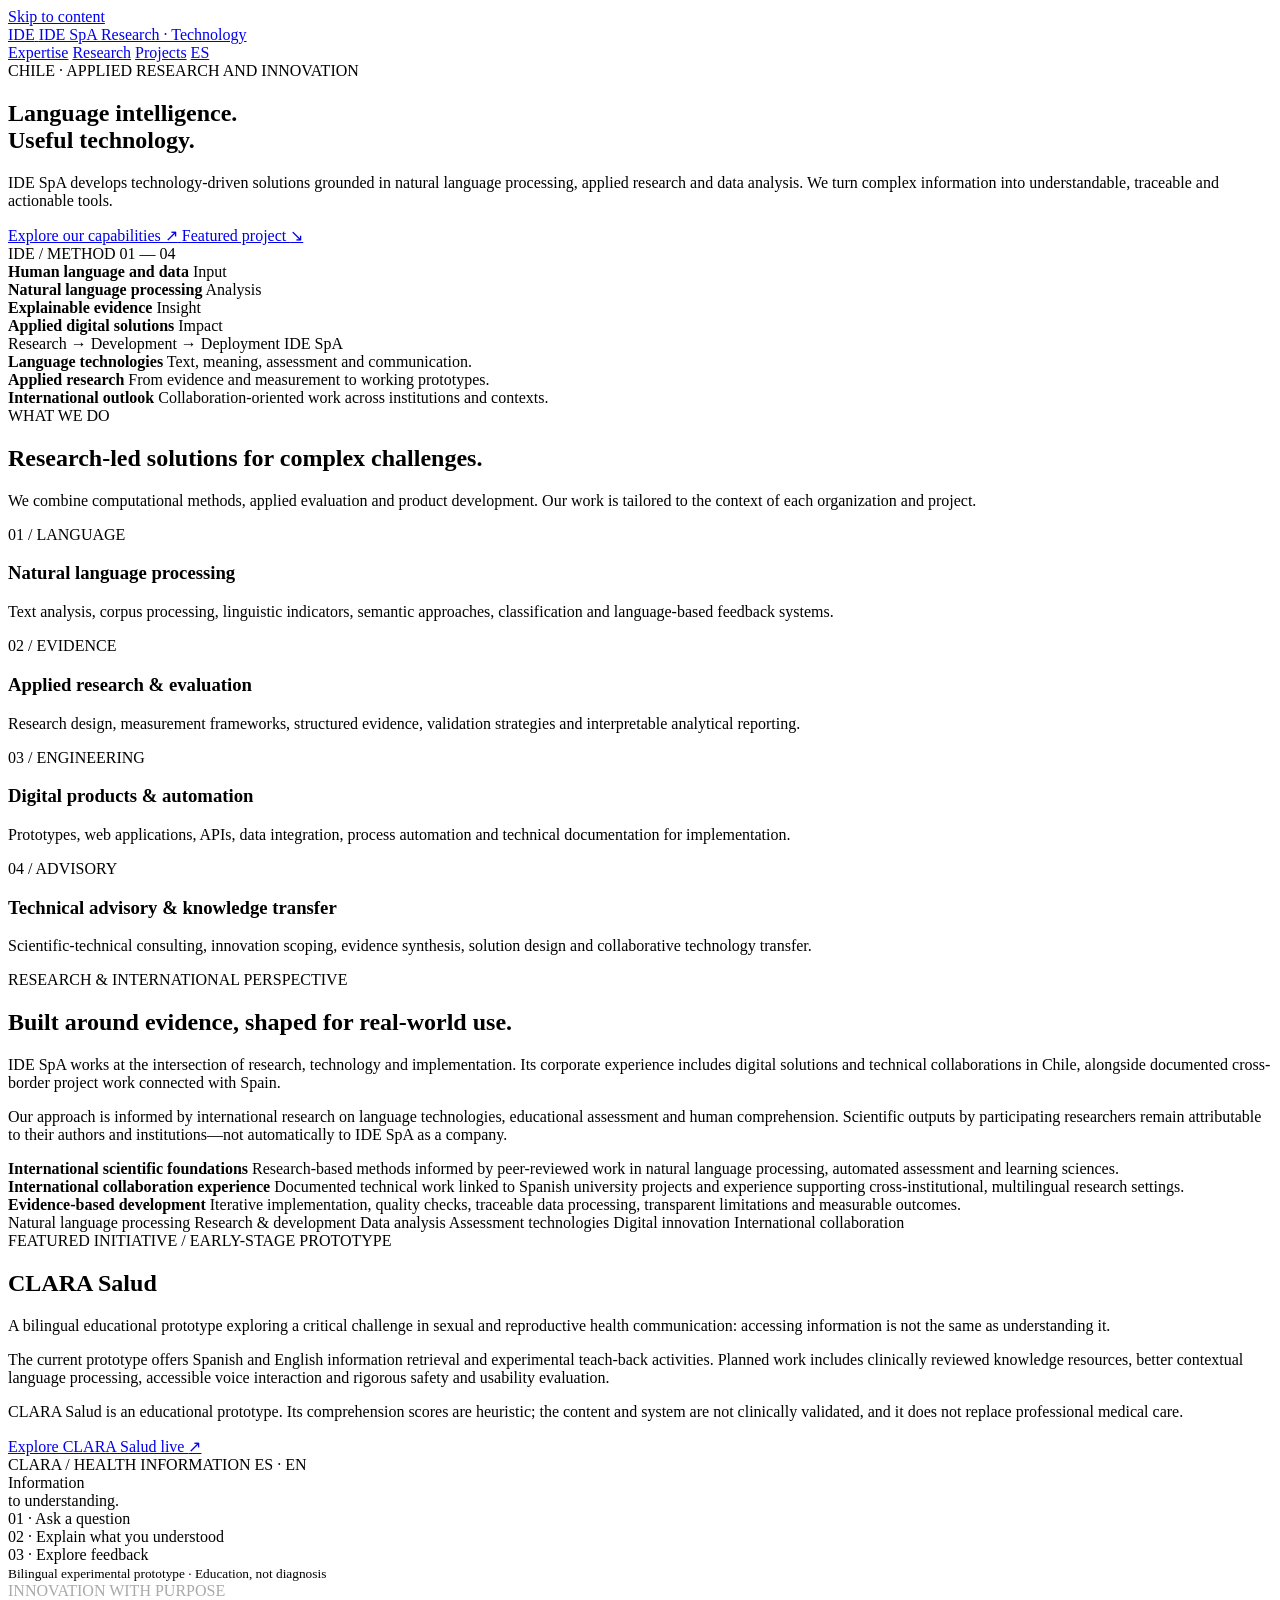
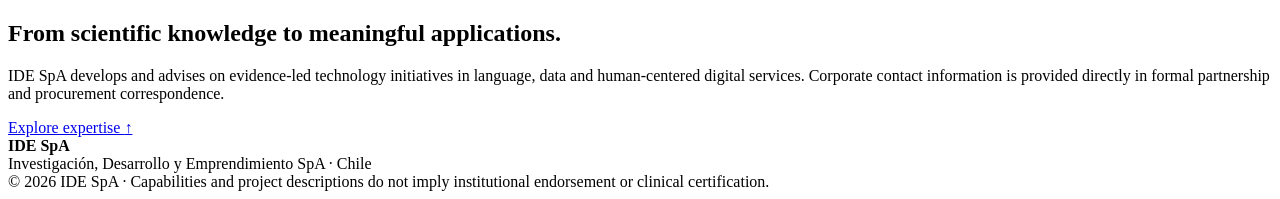
==== public/index.html @ 3c8072bb "Add initial HTML structure for index page" ====
<!doctype html>
<html lang="en">
<head>
  <meta charset="utf-8">
  <meta name="viewport" content="width=device-width, initial-scale=1">
  <meta name="theme-color" content="#111111">
  <meta name="description" content="IDE SpA is a Chilean technology company focused on natural language processing, applied research, digital solutions, evidence-led consulting, and international collaboration.">
  <title>IDE SpA — Natural Language Technology & Applied Research</title>
  <link rel="canonical" href="./">
  <link rel="alternate" hreflang="es" href="es.html">
  <link rel="stylesheet" href="styles.css">
</head>
<body>

<a class="skip-link" href="#main">Skip to content</a>

<header class="site-header">
  <div class="wrap nav-inner">
    <a class="brand" href="./" aria-label="IDE SpA home">
      <span class="brand-mark" aria-hidden="true">IDE</span>
      <span>
        <span class="brand-name">IDE SpA</span>
        <span class="brand-mini">Research · Technology</span>
      </span>
    </a>

    <nav class="nav-links" aria-label="Main navigation">
      <a href="#expertise">Expertise</a>
      <a href="#research">Research</a>
      <a href="#projects">Projects</a>
      <a class="language-link" href="es.html" lang="es">ES</a>
    </nav>
  </div>
</header>

<main id="main">

  <section class="hero">
    <div class="wrap hero-grid">
      <div>
        <div class="eyebrow">CHILE · APPLIED RESEARCH AND INNOVATION</div>

        <h1>Language intelligence.<br>Useful technology.</h1>

        <p>
          IDE SpA develops technology-driven solutions grounded
          in natural language processing, applied research and
          data analysis. We turn complex information into
          understandable, traceable and actionable tools.
        </p>

        <div class="hero-actions">
          <a class="btn btn-dark" href="#expertise">
            Explore our capabilities <span aria-hidden="true">↗</span>
          </a>
          <a class="btn btn-light" href="#projects">
            Featured project <span aria-hidden="true">↘</span>
          </a>
        </div>
      </div>

      <div class="hero-visual" aria-label="Technology development process">
        <div class="visual-header">
          <span>IDE / METHOD</span>
          <span>01 — 04</span>
        </div>

        <div class="system-flow">
          <div class="flow-line">
            <strong>Human language and data</strong>
            <span>Input</span>
          </div>
          <div class="flow-line">
            <strong>Natural language processing</strong>
            <span>Analysis</span>
          </div>
          <div class="flow-line">
            <strong>Explainable evidence</strong>
            <span>Insight</span>
          </div>
          <div class="flow-line">
            <strong>Applied digital solutions</strong>
            <span>Impact</span>
          </div>
        </div>

        <div class="visual-footer">
          <span>Research → Development → Deployment</span>
          <span>IDE SpA</span>
        </div>
      </div>
    </div>
  </section>

  <div class="stat-strip">
    <div class="wrap stat-grid">
      <div class="stat">
        <strong>Language technologies</strong>
        <span>Text, meaning, assessment and communication.</span>
      </div>
      <div class="stat">
        <strong>Applied research</strong>
        <span>From evidence and measurement to working prototypes.</span>
      </div>
      <div class="stat">
        <strong>International outlook</strong>
        <span>Collaboration-oriented work across institutions and contexts.</span>
      </div>
    </div>
  </div>

  <section class="section" id="expertise">
    <div class="wrap">
      <div class="section-title">
        <div>
          <div class="eyebrow">WHAT WE DO</div>
          <h2>Research-led solutions for complex challenges.</h2>
        </div>
        <p>
          We combine computational methods, applied evaluation
          and product development. Our work is tailored to the
          context of each organization and project.
        </p>
      </div>

      <div class="service-grid">
        <article class="service-card">
          <span class="service-num">01 / LANGUAGE</span>
          <div>
            <h3>Natural language processing</h3>
            <p>
              Text analysis, corpus processing, linguistic indicators,
              semantic approaches, classification and language-based
              feedback systems.
            </p>
          </div>
        </article>

        <article class="service-card">
          <span class="service-num">02 / EVIDENCE</span>
          <div>
            <h3>Applied research & evaluation</h3>
            <p>
              Research design, measurement frameworks, structured
              evidence, validation strategies and interpretable
              analytical reporting.
            </p>
          </div>
        </article>

        <article class="service-card">
          <span class="service-num">03 / ENGINEERING</span>
          <div>
            <h3>Digital products & automation</h3>
            <p>
              Prototypes, web applications, APIs, data integration,
              process automation and technical documentation
              for implementation.
            </p>
          </div>
        </article>

        <article class="service-card">
          <span class="service-num">04 / ADVISORY</span>
          <div>
            <h3>Technical advisory & knowledge transfer</h3>
            <p>
              Scientific-technical consulting, innovation scoping,
              evidence synthesis, solution design and collaborative
              technology transfer.
            </p>
          </div>
        </article>
      </div>
    </div>
  </section>

  <section class="section section-alt" id="research">
    <div class="wrap proof">
      <div>
        <div class="eyebrow">RESEARCH & INTERNATIONAL PERSPECTIVE</div>

        <h2>Built around evidence, shaped for real-world use.</h2>

        <p>
          IDE SpA works at the intersection of research,
          technology and implementation. Its corporate experience
          includes digital solutions and technical collaborations
          in Chile, alongside documented cross-border project
          work connected with Spain.
        </p>

        <p>
          Our approach is informed by international research
          on language technologies, educational assessment and
          human comprehension. Scientific outputs by participating
          researchers remain attributable to their authors and
          institutions—not automatically to IDE SpA as a company.
        </p>
      </div>

      <div class="proof-list">
        <div class="proof-item">
          <strong>International scientific foundations</strong>
          <span>
            Research-based methods informed by peer-reviewed
            work in natural language processing, automated
            assessment and learning sciences.
          </span>
        </div>

        <div class="proof-item">
          <strong>International collaboration experience</strong>
          <span>
            Documented technical work linked to Spanish university
            projects and experience supporting cross-institutional,
            multilingual research settings.
          </span>
        </div>

        <div class="proof-item">
          <strong>Evidence-based development</strong>
          <span>
            Iterative implementation, quality checks, traceable
            data processing, transparent limitations and
            measurable outcomes.
          </span>
        </div>
      </div>
    </div>
  </section>

  <div class="tagline-strip">
    <div class="wrap">
      <span class="pill">Natural language processing</span>
      <span class="pill">Research & development</span>
      <span class="pill">Data analysis</span>
      <span class="pill">Assessment technologies</span>
      <span class="pill">Digital innovation</span>
      <span class="pill">International collaboration</span>
    </div>
  </div>

  <section class="section" id="projects">
    <div class="wrap featured">
      <div>
        <div class="eyebrow">FEATURED INITIATIVE / EARLY-STAGE PROTOTYPE</div>

        <h2>CLARA Salud</h2>

        <p>
          A bilingual educational prototype exploring a critical
          challenge in sexual and reproductive health communication:
          accessing information is not the same as understanding it.
        </p>

        <p>
          The current prototype offers Spanish and English
          information retrieval and experimental teach-back
          activities. Planned work includes clinically reviewed
          knowledge resources, better contextual language
          processing, accessible voice interaction and rigorous
          safety and usability evaluation.
        </p>

        <p class="disclaimer">
          CLARA Salud is an educational prototype.
          Its comprehension scores are heuristic; the content
          and system are not clinically validated, and it does
          not replace professional medical care.
        </p>

        <div class="hero-actions">
          <a href="https://clara-salud.onrender.com"
             class="btn btn-dark"
             target="_blank"
             rel="noopener noreferrer">
            Explore CLARA Salud live <span aria-hidden="true">↗</span>
          </a>
        </div>
      </div>

      <div class="project-panel">
        <div class="project-header">
          <span>CLARA / HEALTH INFORMATION</span>
          <span>ES · EN</span>
        </div>

        <div>
          <div class="project-name">
            Information<br>to understanding.
          </div>
          <div class="project-rule"></div>

          <div class="project-steps">
            <div class="project-step">01 · Ask a question</div>
            <div class="project-step">02 · Explain what you understood</div>
            <div class="project-step">03 · Explore feedback</div>
          </div>

          <small>
            Bilingual experimental prototype · Education, not diagnosis
          </small>
        </div>
      </div>
    </div>
  </section>

  <section class="cta-section">
    <div class="wrap cta-grid">
      <div>
        <div class="eyebrow" style="color:#a9a9a9">
          INNOVATION WITH PURPOSE
        </div>

        <h2>From scientific knowledge to meaningful applications.</h2>

        <p>
          IDE SpA develops and advises on evidence-led technology
          initiatives in language, data and human-centered digital
          services. Corporate contact information is provided
          directly in formal partnership and procurement correspondence.
        </p>
      </div>

      <a href="#expertise" class="btn btn-white">
        Explore expertise <span aria-hidden="true">↑</span>
      </a>
    </div>
  </section>

</main>

<footer class="site-footer">
  <div class="wrap footer-inner">
    <div>
      <strong>IDE SpA</strong>
      <div>Investigación, Desarrollo y Emprendimiento SpA · Chile</div>
    </div>
    <div class="footer-right">
      © 2026 IDE SpA · Capabilities and project descriptions
      do not imply institutional endorsement or clinical certification.
    </div>
  </div>
</footer>

</body>
</html>
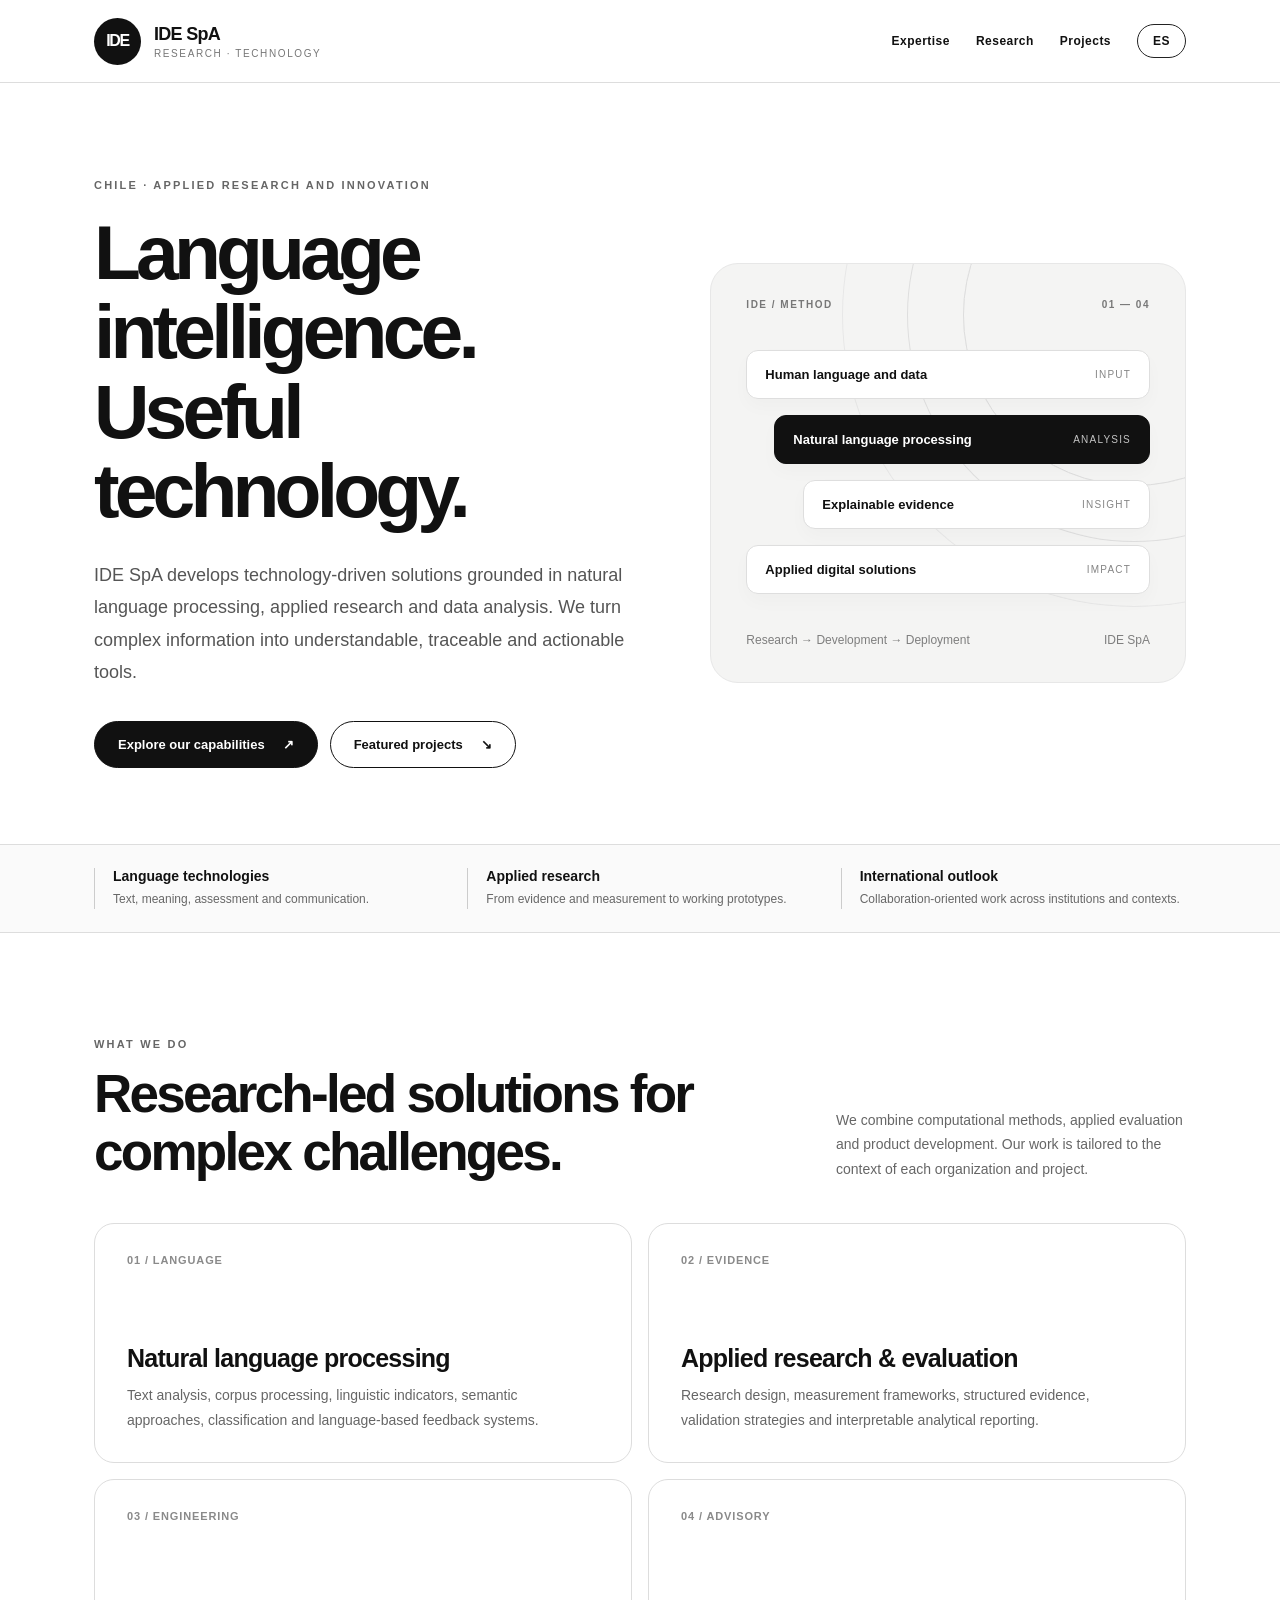
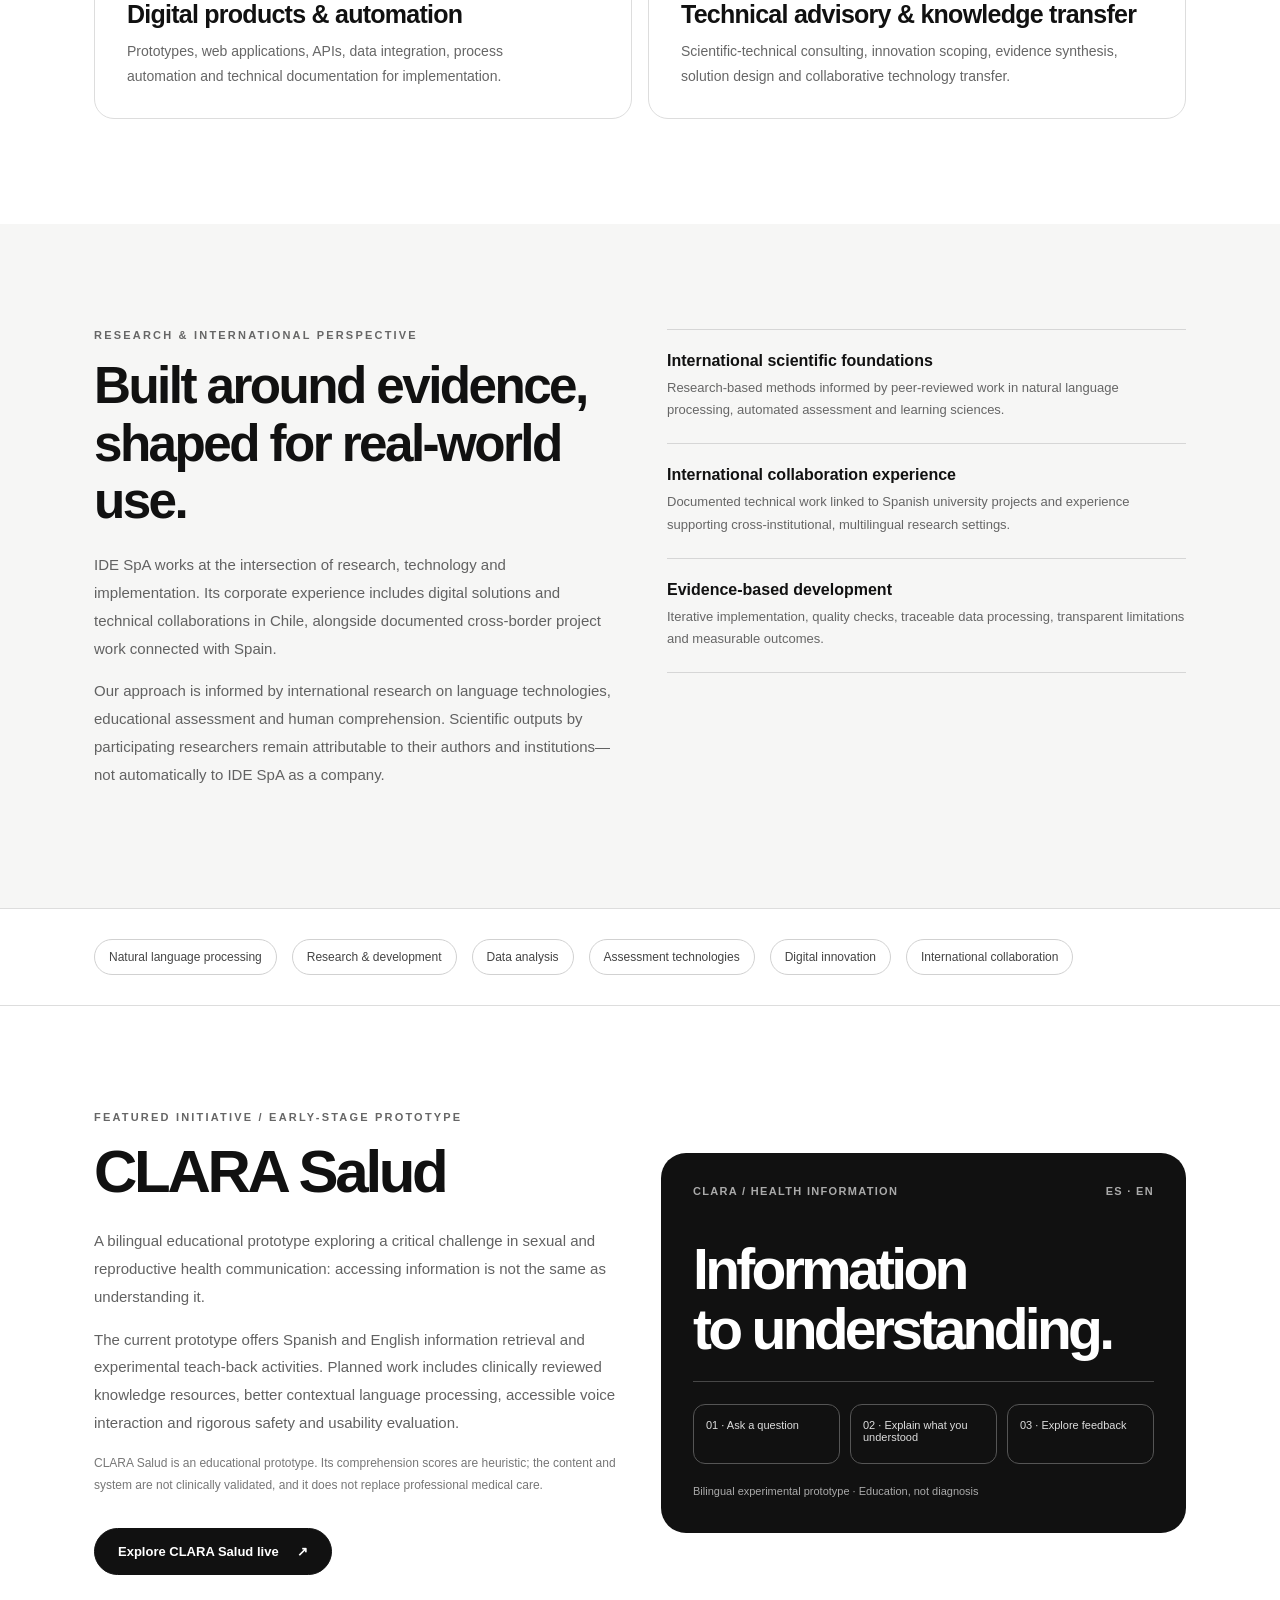
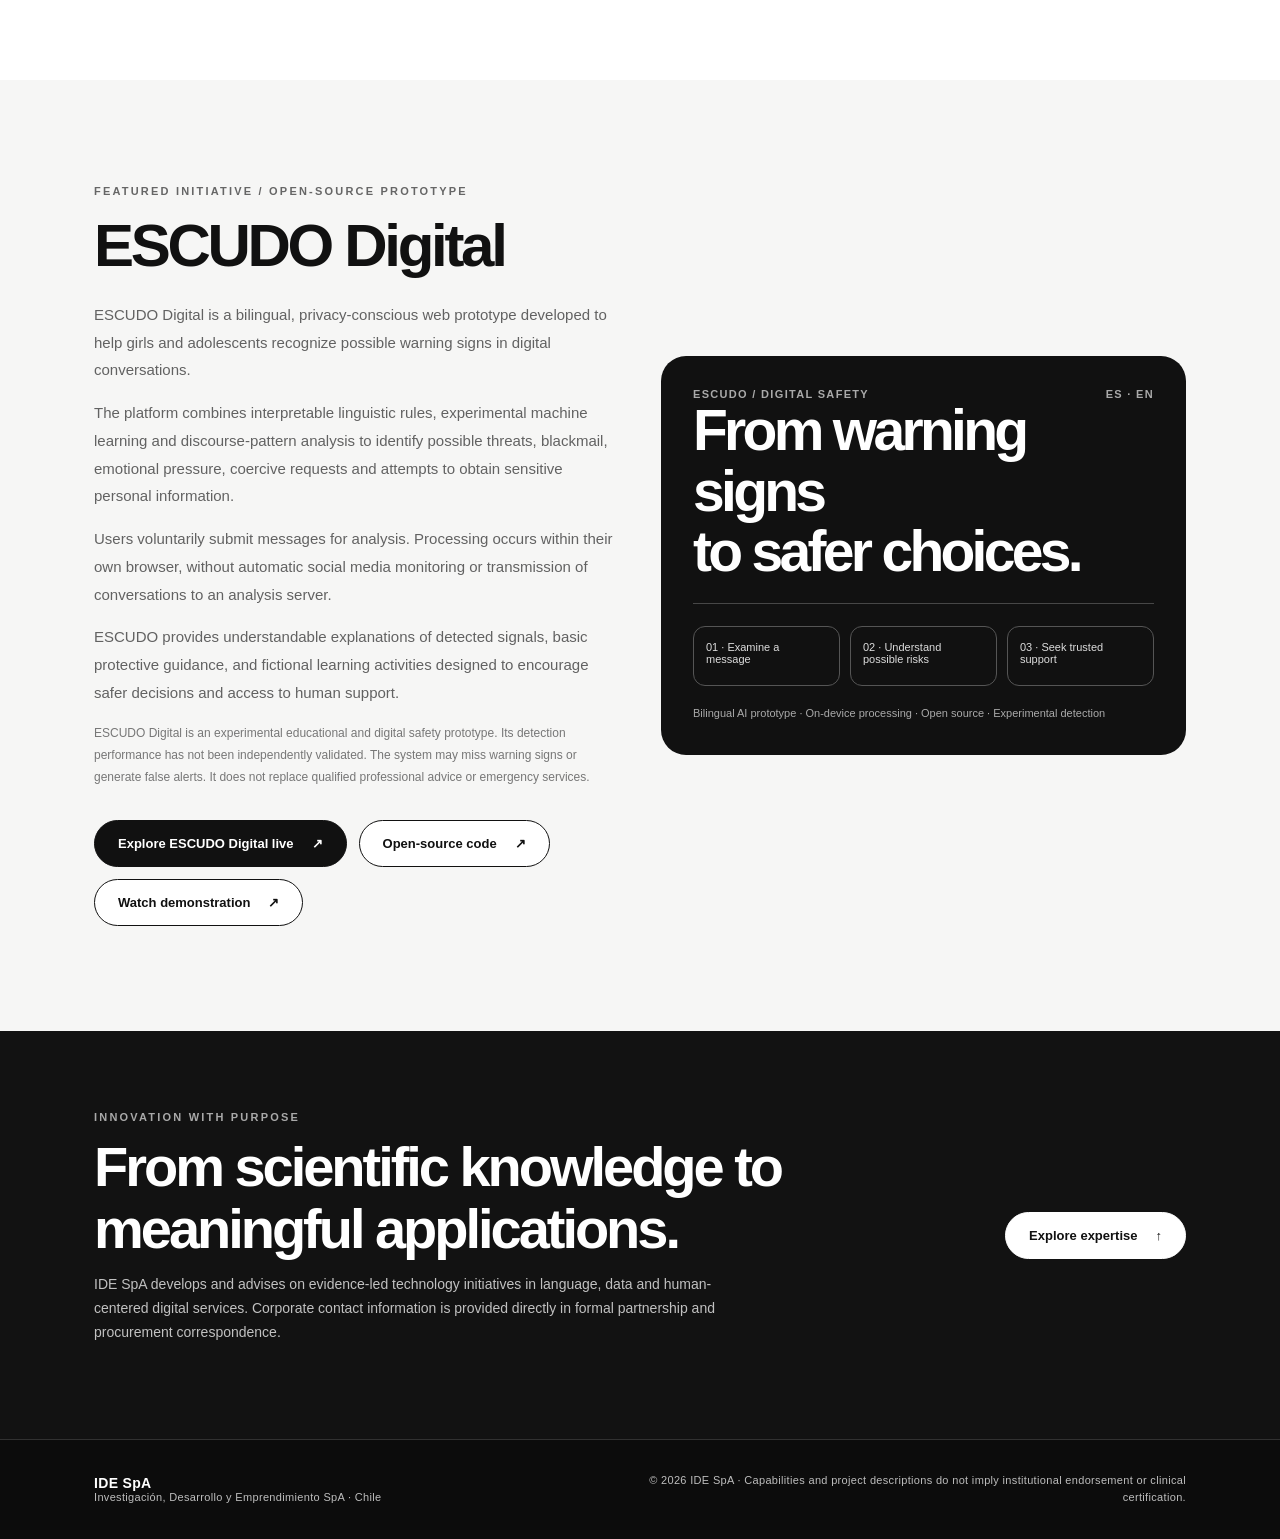
==== commit 80dd500c: "Update index.html" ====
--- a/public/index.html
+++ b/public/index.html
@@ -5,7 +5,7 @@
   <meta charset="utf-8">
   <meta name="viewport" content="width=device-width, initial-scale=1">
   <meta name="theme-color" content="#111111">
-  <meta name="description" content="IDE SpA is a Chilean technology company focused on natural language processing, applied research, digital solutions, evidence-led consulting, and international collaboration.">
+  <meta name="description" content="IDE SpA is a Chilean technology company developing natural language technologies, applied research and open-source prototypes including CLARA Salud and ESCUDO Digital.">
   <title>IDE SpA — Natural Language Technology & Applied Research</title>
   <link rel="canonical" href="./">
   <link rel="alternate" hreflang="es" href="es.html">
@@ -36,10 +36,13 @@
 
 <main id="main">
 
+  <!-- HERO -->
   <section class="hero">
     <div class="wrap hero-grid">
       <div>
-        <div class="eyebrow">CHILE · APPLIED RESEARCH AND INNOVATION</div>
+        <div class="eyebrow">
+          CHILE · APPLIED RESEARCH AND INNOVATION
+        </div>
 
         <h1>Language intelligence.<br>Useful technology.</h1>
 
@@ -52,15 +55,18 @@
 
         <div class="hero-actions">
           <a class="btn btn-dark" href="#expertise">
-            Explore our capabilities <span aria-hidden="true">↗</span>
+            Explore our capabilities
+            <span aria-hidden="true">↗</span>
           </a>
           <a class="btn btn-light" href="#projects">
-            Featured project <span aria-hidden="true">↘</span>
+            Featured projects
+            <span aria-hidden="true">↘</span>
           </a>
         </div>
       </div>
 
-      <div class="hero-visual" aria-label="Technology development process">
+      <div class="hero-visual"
+           aria-label="Technology development process">
         <div class="visual-header">
           <span>IDE / METHOD</span>
           <span>01 — 04</span>
@@ -93,29 +99,40 @@
     </div>
   </section>
 
+  <!-- THREE KEY AREAS -->
   <div class="stat-strip">
     <div class="wrap stat-grid">
       <div class="stat">
         <strong>Language technologies</strong>
-        <span>Text, meaning, assessment and communication.</span>
+        <span>
+          Text, meaning, assessment and communication.
+        </span>
       </div>
       <div class="stat">
         <strong>Applied research</strong>
-        <span>From evidence and measurement to working prototypes.</span>
+        <span>
+          From evidence and measurement to working prototypes.
+        </span>
       </div>
       <div class="stat">
         <strong>International outlook</strong>
-        <span>Collaboration-oriented work across institutions and contexts.</span>
+        <span>
+          Collaboration-oriented work across institutions
+          and contexts.
+        </span>
       </div>
     </div>
   </div>
 
+  <!-- EXPERTISE -->
   <section class="section" id="expertise">
     <div class="wrap">
       <div class="section-title">
         <div>
           <div class="eyebrow">WHAT WE DO</div>
-          <h2>Research-led solutions for complex challenges.</h2>
+          <h2>
+            Research-led solutions for complex challenges.
+          </h2>
         </div>
         <p>
           We combine computational methods, applied evaluation
@@ -125,14 +142,15 @@
       </div>
 
       <div class="service-grid">
+
         <article class="service-card">
           <span class="service-num">01 / LANGUAGE</span>
           <div>
             <h3>Natural language processing</h3>
             <p>
-              Text analysis, corpus processing, linguistic indicators,
-              semantic approaches, classification and language-based
-              feedback systems.
+              Text analysis, corpus processing, linguistic
+              indicators, semantic approaches, classification
+              and language-based feedback systems.
             </p>
           </div>
         </article>
@@ -140,11 +158,11 @@
         <article class="service-card">
           <span class="service-num">02 / EVIDENCE</span>
           <div>
-            <h3>Applied research & evaluation</h3>
+            <h3>Applied research &amp; evaluation</h3>
             <p>
-              Research design, measurement frameworks, structured
-              evidence, validation strategies and interpretable
-              analytical reporting.
+              Research design, measurement frameworks,
+              structured evidence, validation strategies
+              and interpretable analytical reporting.
             </p>
           </div>
         </article>
@@ -152,11 +170,11 @@
         <article class="service-card">
           <span class="service-num">03 / ENGINEERING</span>
           <div>
-            <h3>Digital products & automation</h3>
+            <h3>Digital products &amp; automation</h3>
             <p>
-              Prototypes, web applications, APIs, data integration,
-              process automation and technical documentation
-              for implementation.
+              Prototypes, web applications, APIs,
+              data integration, process automation
+              and technical documentation for implementation.
             </p>
           </div>
         </article>
@@ -164,39 +182,46 @@
         <article class="service-card">
           <span class="service-num">04 / ADVISORY</span>
           <div>
-            <h3>Technical advisory & knowledge transfer</h3>
+            <h3>Technical advisory &amp; knowledge transfer</h3>
             <p>
-              Scientific-technical consulting, innovation scoping,
-              evidence synthesis, solution design and collaborative
-              technology transfer.
+              Scientific-technical consulting, innovation
+              scoping, evidence synthesis, solution design
+              and collaborative technology transfer.
             </p>
           </div>
         </article>
+
       </div>
     </div>
   </section>
 
+  <!-- RESEARCH -->
   <section class="section section-alt" id="research">
     <div class="wrap proof">
       <div>
-        <div class="eyebrow">RESEARCH & INTERNATIONAL PERSPECTIVE</div>
-
-        <h2>Built around evidence, shaped for real-world use.</h2>
+        <div class="eyebrow">
+          RESEARCH &amp; INTERNATIONAL PERSPECTIVE
+        </div>
+
+        <h2>
+          Built around evidence, shaped for real-world use.
+        </h2>
 
         <p>
           IDE SpA works at the intersection of research,
-          technology and implementation. Its corporate experience
-          includes digital solutions and technical collaborations
-          in Chile, alongside documented cross-border project
-          work connected with Spain.
+          technology and implementation. Its corporate
+          experience includes digital solutions and technical
+          collaborations in Chile, alongside documented
+          cross-border project work connected with Spain.
         </p>
 
         <p>
           Our approach is informed by international research
-          on language technologies, educational assessment and
-          human comprehension. Scientific outputs by participating
-          researchers remain attributable to their authors and
-          institutions—not automatically to IDE SpA as a company.
+          on language technologies, educational assessment
+          and human comprehension. Scientific outputs by
+          participating researchers remain attributable
+          to their authors and institutions—not automatically
+          to IDE SpA as a company.
         </p>
       </div>
 
@@ -213,28 +238,29 @@
         <div class="proof-item">
           <strong>International collaboration experience</strong>
           <span>
-            Documented technical work linked to Spanish university
-            projects and experience supporting cross-institutional,
-            multilingual research settings.
+            Documented technical work linked to Spanish
+            university projects and experience supporting
+            cross-institutional, multilingual research settings.
           </span>
         </div>
 
         <div class="proof-item">
           <strong>Evidence-based development</strong>
           <span>
-            Iterative implementation, quality checks, traceable
-            data processing, transparent limitations and
-            measurable outcomes.
+            Iterative implementation, quality checks,
+            traceable data processing, transparent
+            limitations and measurable outcomes.
           </span>
         </div>
       </div>
     </div>
   </section>
 
+  <!-- SPECIALTIES -->
   <div class="tagline-strip">
     <div class="wrap">
       <span class="pill">Natural language processing</span>
-      <span class="pill">Research & development</span>
+      <span class="pill">Research &amp; development</span>
       <span class="pill">Data analysis</span>
       <span class="pill">Assessment technologies</span>
       <span class="pill">Digital innovation</span>
@@ -242,10 +268,14 @@
     </div>
   </div>
 
+  <!-- PROJECT 1: CLARA SALUD -->
   <section class="section" id="projects">
     <div class="wrap featured">
+
       <div>
-        <div class="eyebrow">FEATURED INITIATIVE / EARLY-STAGE PROTOTYPE</div>
+        <div class="eyebrow">
+          FEATURED INITIATIVE / EARLY-STAGE PROTOTYPE
+        </div>
 
         <h2>CLARA Salud</h2>
 
@@ -276,7 +306,8 @@
              class="btn btn-dark"
              target="_blank"
              rel="noopener noreferrer">
-            Explore CLARA Salud live <span aria-hidden="true">↗</span>
+            Explore CLARA Salud live
+            <span aria-hidden="true">↗</span>
           </a>
         </div>
       </div>
@@ -294,39 +325,172 @@
           <div class="project-rule"></div>
 
           <div class="project-steps">
-            <div class="project-step">01 · Ask a question</div>
-            <div class="project-step">02 · Explain what you understood</div>
-            <div class="project-step">03 · Explore feedback</div>
+            <div class="project-step">
+              01 · Ask a question
+            </div>
+            <div class="project-step">
+              02 · Explain what you understood
+            </div>
+            <div class="project-step">
+              03 · Explore feedback
+            </div>
           </div>
 
           <small>
-            Bilingual experimental prototype · Education, not diagnosis
+            Bilingual experimental prototype ·
+            Education, not diagnosis
           </small>
         </div>
       </div>
+
     </div>
   </section>
 
+  <!-- PROJECT 2: ESCUDO DIGITAL -->
+  <section class="section section-alt" id="escudo">
+    <div class="wrap featured">
+
+      <div>
+        <div class="eyebrow">
+          FEATURED INITIATIVE / OPEN-SOURCE PROTOTYPE
+        </div>
+
+        <h2>ESCUDO Digital</h2>
+
+        <p>
+          ESCUDO Digital is a bilingual, privacy-conscious
+          web prototype developed to help girls and adolescents
+          recognize possible warning signs in digital conversations.
+        </p>
+
+        <p>
+          The platform combines interpretable linguistic rules,
+          experimental machine learning and discourse-pattern
+          analysis to identify possible threats, blackmail,
+          emotional pressure, coercive requests and attempts
+          to obtain sensitive personal information.
+        </p>
+
+        <p>
+          Users voluntarily submit messages for analysis.
+          Processing occurs within their own browser,
+          without automatic social media monitoring
+          or transmission of conversations to an analysis server.
+        </p>
+
+        <p>
+          ESCUDO provides understandable explanations
+          of detected signals, basic protective guidance,
+          and fictional learning activities designed to
+          encourage safer decisions and access to human support.
+        </p>
+
+        <p class="disclaimer">
+          ESCUDO Digital is an experimental educational
+          and digital safety prototype. Its detection
+          performance has not been independently validated.
+          The system may miss warning signs or generate
+          false alerts. It does not replace qualified
+          professional advice or emergency services.
+        </p>
+
+        <div class="hero-actions">
+          <a
+            href="https://christiansotofajardo-cpu.github.io/escudo-digital/"
+            class="btn btn-dark"
+            target="_blank"
+            rel="noopener noreferrer">
+            Explore ESCUDO Digital live
+            <span aria-hidden="true">↗</span>
+          </a>
+
+          <a
+            href="https://github.com/christiansotofajardo-cpu/escudo-digital"
+            class="btn btn-light"
+            target="_blank"
+            rel="noopener noreferrer">
+            Open-source code
+            <span aria-hidden="true">↗</span>
+          </a>
+
+          <a
+            href="https://www.youtube.com/watch?v=gBV3-KgnH50"
+            class="btn btn-light"
+            target="_blank"
+            rel="noopener noreferrer">
+            Watch demonstration
+            <span aria-hidden="true">↗</span>
+          </a>
+        </div>
+      </div>
+
+      <div class="project-panel">
+        <div class="project-header">
+          <span>ESCUDO / DIGITAL SAFETY</span>
+          <span>ES · EN</span>
+        </div>
+
+        <div>
+          <div class="project-name">
+            From warning signs<br>to safer choices.
+          </div>
+
+          <div class="project-rule"></div>
+
+          <div class="project-steps">
+            <div class="project-step">
+              01 · Examine a message
+            </div>
+
+            <div class="project-step">
+              02 · Understand possible risks
+            </div>
+
+            <div class="project-step">
+              03 · Seek trusted support
+            </div>
+          </div>
+
+          <small>
+            Bilingual AI prototype ·
+            On-device processing ·
+            Open source ·
+            Experimental detection
+          </small>
+        </div>
+      </div>
+
+    </div>
+  </section>
+
+  <!-- CLOSING SECTION -->
   <section class="cta-section">
     <div class="wrap cta-grid">
+
       <div>
         <div class="eyebrow" style="color:#a9a9a9">
           INNOVATION WITH PURPOSE
         </div>
 
-        <h2>From scientific knowledge to meaningful applications.</h2>
-
-        <p>
-          IDE SpA develops and advises on evidence-led technology
-          initiatives in language, data and human-centered digital
-          services. Corporate contact information is provided
-          directly in formal partnership and procurement correspondence.
+        <h2>
+          From scientific knowledge to meaningful applications.
+        </h2>
+
+        <p>
+          IDE SpA develops and advises on evidence-led
+          technology initiatives in language, data and
+          human-centered digital services.
+          Corporate contact information is provided
+          directly in formal partnership and
+          procurement correspondence.
         </p>
       </div>
 
       <a href="#expertise" class="btn btn-white">
-        Explore expertise <span aria-hidden="true">↑</span>
+        Explore expertise
+        <span aria-hidden="true">↑</span>
       </a>
+
     </div>
   </section>
 
@@ -336,8 +500,11 @@
   <div class="wrap footer-inner">
     <div>
       <strong>IDE SpA</strong>
-      <div>Investigación, Desarrollo y Emprendimiento SpA · Chile</div>
-    </div>
+      <div>
+        Investigación, Desarrollo y Emprendimiento SpA · Chile
+      </div>
+    </div>
+
     <div class="footer-right">
       © 2026 IDE SpA · Capabilities and project descriptions
       do not imply institutional endorsement or clinical certification.
--- a/public/styles.css
+++ b/public/styles.css
@@ -0,0 +1,805 @@
+
+/* IDE SpA — Corporate Website
+   Version 1.0 | Black & White
+*/
+
+:root {
+  --ink: #111111;
+  --secondary: #555555;
+  --muted: #777777;
+  --line: #dddddd;
+  --paper: #ffffff;
+  --soft: #f5f5f3;
+  --width: 1160px;
+}
+
+* {
+  box-sizing: border-box;
+}
+
+html {
+  scroll-behavior: smooth;
+  scroll-padding-top: 90px;
+}
+
+body {
+  margin: 0;
+  background: var(--paper);
+  color: var(--ink);
+  font-family: Inter, -apple-system, BlinkMacSystemFont,
+    "Segoe UI", Arial, sans-serif;
+  -webkit-font-smoothing: antialiased;
+}
+
+a {
+  color: inherit;
+  text-decoration: none;
+}
+
+a:focus-visible {
+  outline: 2px solid #111;
+  outline-offset: 4px;
+}
+
+::selection {
+  background: #e2e2e2;
+  color: #111;
+}
+
+.wrap {
+  max-width: var(--width);
+  margin: 0 auto;
+  padding: 0 34px;
+}
+
+/* HEADER AND NAVIGATION */
+
+.site-header {
+  position: sticky;
+  top: 0;
+  z-index: 30;
+  background: rgba(255, 255, 255, 0.96);
+  border-bottom: 1px solid var(--line);
+  backdrop-filter: blur(16px);
+}
+
+.nav-inner {
+  height: 82px;
+  display: flex;
+  align-items: center;
+  justify-content: space-between;
+  gap: 32px;
+}
+
+.brand {
+  display: flex;
+  align-items: center;
+  gap: 13px;
+  white-space: nowrap;
+}
+
+.brand > span:last-child {
+  display: flex;
+  flex-direction: column;
+}
+
+.brand-mark {
+  width: 47px;
+  height: 47px;
+  display: grid;
+  place-items: center;
+  background: #111;
+  color: #fff;
+  border-radius: 50%;
+  font-size: 16px;
+  font-weight: 900;
+  letter-spacing: -1.4px;
+}
+
+.brand-name {
+  font-size: 18px;
+  font-weight: 750;
+  letter-spacing: -0.7px;
+}
+
+.brand-mini {
+  margin-top: 3px;
+  color: #767676;
+  font-size: 10px;
+  letter-spacing: 1.6px;
+  text-transform: uppercase;
+}
+
+.nav-links {
+  display: flex;
+  align-items: center;
+  gap: 26px;
+}
+
+.nav-links a {
+  font-size: 12px;
+  font-weight: 600;
+  letter-spacing: 0.04em;
+}
+
+.nav-links a:hover,
+.nav-links a.active {
+  text-decoration: underline;
+  text-underline-offset: 6px;
+}
+
+.language-link {
+  padding: 9px 15px;
+  border: 1px solid #222;
+  border-radius: 50px;
+  font-weight: 750;
+}
+
+.eyebrow {
+  color: #666;
+  font-size: 11px;
+  font-weight: 750;
+  letter-spacing: 0.2em;
+  text-transform: uppercase;
+}
+
+/* HERO SECTION */
+
+.hero {
+  padding: 96px 0 76px;
+}
+
+.hero-grid {
+  display: grid;
+  grid-template-columns: 1.08fr 0.92fr;
+  gap: 58px;
+  align-items: center;
+}
+
+.hero h1 {
+  max-width: 730px;
+  margin: 22px 0 28px;
+  font-size: clamp(48px, 6vw, 80px);
+  font-weight: 770;
+  line-height: 1.035;
+  letter-spacing: -0.063em;
+}
+
+.hero p {
+  max-width: 590px;
+  margin: 0;
+  color: var(--secondary);
+  font-size: 18px;
+  line-height: 1.8;
+}
+
+.hero-actions {
+  display: flex;
+  flex-wrap: wrap;
+  gap: 12px;
+  margin-top: 32px;
+}
+
+.btn {
+  display: inline-flex;
+  align-items: center;
+  justify-content: center;
+  gap: 18px;
+  padding: 15px 23px;
+  border: 1px solid #111;
+  border-radius: 40px;
+  font-size: 13px;
+  font-weight: 700;
+  transition: background 0.15s, color 0.15s,
+    transform 0.15s;
+}
+
+.btn:hover {
+  transform: translateY(-1px);
+}
+
+.btn-dark {
+  background: #111;
+  color: #fff;
+}
+
+.btn-dark:hover {
+  background: #333;
+}
+
+.btn-light {
+  background: #fff;
+  color: #111;
+}
+
+.btn-light:hover {
+  background: #f2f2f2;
+}
+
+.btn-white {
+  background: #fff;
+  color: #111;
+  border-color: #fff;
+}
+
+/* HERO VISUAL */
+
+.hero-visual {
+  position: relative;
+  display: flex;
+  flex-direction: column;
+  justify-content: space-between;
+  min-height: 420px;
+  padding: 35px;
+  overflow: hidden;
+  background: #f4f4f3;
+  border: 1px solid #e7e7e7;
+  border-radius: 28px;
+}
+
+.hero-visual::before {
+  content: "";
+  position: absolute;
+  right: -120px;
+  top: -120px;
+  width: 340px;
+  height: 340px;
+  border: 1px solid #ddd;
+  border-radius: 50%;
+  box-shadow:
+    0 0 0 55px #f4f4f3,
+    0 0 0 56px #dedede,
+    0 0 0 120px #f4f4f3,
+    0 0 0 121px #e7e7e7;
+  pointer-events: none;
+}
+
+.visual-header,
+.visual-footer {
+  position: relative;
+  display: flex;
+  justify-content: space-between;
+  gap: 12px;
+}
+
+.visual-header {
+  color: #777;
+  font-size: 10px;
+  font-weight: 700;
+  letter-spacing: 0.15em;
+  text-transform: uppercase;
+}
+
+.visual-footer {
+  color: #7e7e7e;
+  font-size: 12px;
+}
+
+.system-flow {
+  position: relative;
+  display: grid;
+  gap: 16px;
+}
+
+.flow-line {
+  display: flex;
+  align-items: center;
+  justify-content: space-between;
+  gap: 14px;
+  padding: 16px 18px;
+  background: #fff;
+  border: 1px solid #dedede;
+  border-radius: 12px;
+  box-shadow: 0 8px 18px #00000006;
+}
+
+.flow-line strong {
+  font-size: 13px;
+}
+
+.flow-line span {
+  color: #858585;
+  font-size: 10px;
+  letter-spacing: 0.12em;
+  text-transform: uppercase;
+}
+
+.flow-line:nth-child(2) {
+  margin-left: 28px;
+  background: #111;
+  color: #fff;
+  border-color: #111;
+}
+
+.flow-line:nth-child(2) span {
+  color: #c4c4c4;
+}
+
+.flow-line:nth-child(3) {
+  margin-left: 57px;
+}
+
+/* THREE KEY AREAS */
+
+.stat-strip {
+  padding: 23px 0;
+  background: #fafafa;
+  border-top: 1px solid var(--line);
+  border-bottom: 1px solid var(--line);
+}
+
+.stat-grid {
+  display: grid;
+  grid-template-columns: repeat(3, 1fr);
+  gap: 28px;
+}
+
+.stat {
+  padding-left: 18px;
+  border-left: 1px solid #ccc;
+}
+
+.stat strong {
+  display: block;
+  margin-bottom: 5px;
+  font-size: 14px;
+}
+
+.stat span {
+  color: #676767;
+  font-size: 12px;
+  line-height: 1.6;
+}
+
+/* GENERAL SECTIONS */
+
+.section {
+  padding: 105px 0;
+}
+
+.section-alt {
+  background: #f6f6f5;
+}
+
+.section-title {
+  display: flex;
+  align-items: end;
+  justify-content: space-between;
+  gap: 36px;
+  margin-bottom: 42px;
+}
+
+.section-title h2 {
+  max-width: 700px;
+  margin: 15px 0 0;
+  font-size: clamp(32px, 4.2vw, 53px);
+  font-weight: 750;
+  line-height: 1.1;
+  letter-spacing: -0.051em;
+}
+
+.section-title p {
+  max-width: 350px;
+  margin: 0;
+  color: #666;
+  font-size: 14px;
+  line-height: 1.75;
+}
+
+/* SERVICES */
+
+.service-grid {
+  display: grid;
+  grid-template-columns: repeat(2, 1fr);
+  gap: 16px;
+}
+
+.service-card {
+  display: flex;
+  flex-direction: column;
+  justify-content: space-between;
+  min-height: 240px;
+  padding: 30px 32px;
+  background: #fff;
+  border: 1px solid #ddd;
+  border-radius: 20px;
+  transition: border-color 0.15s;
+}
+
+.service-card:hover {
+  border-color: #777;
+}
+
+.service-num {
+  color: #8a8a8a;
+  font-size: 11px;
+  font-weight: 700;
+  letter-spacing: 0.08em;
+}
+
+.service-card h3 {
+  margin: 28px 0 10px;
+  font-size: 25px;
+  font-weight: 710;
+  letter-spacing: -0.03em;
+}
+
+.service-card p {
+  max-width: 440px;
+  margin: 0;
+  color: #666;
+  font-size: 14px;
+  line-height: 1.75;
+}
+
+/* RESEARCH AND INTERNATIONAL EXPERIENCE */
+
+.proof {
+  display: grid;
+  grid-template-columns: 1fr 1fr;
+  align-items: start;
+  gap: 54px;
+}
+
+.proof h2 {
+  margin: 16px 0 22px;
+  font-size: clamp(33px, 4vw, 52px);
+  line-height: 1.12;
+  letter-spacing: -0.05em;
+}
+
+.proof p {
+  color: #626262;
+  font-size: 15px;
+  line-height: 1.85;
+}
+
+.proof-list {
+  display: grid;
+}
+
+.proof-item {
+  padding: 22px 0;
+  border-bottom: 1px solid #d6d6d6;
+}
+
+.proof-item:first-child {
+  border-top: 1px solid #d6d6d6;
+}
+
+.proof-item strong {
+  display: block;
+  margin-bottom: 7px;
+  font-size: 16px;
+}
+
+.proof-item span {
+  display: block;
+  color: #666;
+  font-size: 13px;
+  line-height: 1.7;
+}
+
+/* SPECIALTY TAGS */
+
+.tagline-strip {
+  padding: 30px 0;
+  border-top: 1px solid #ddd;
+  border-bottom: 1px solid #ddd;
+}
+
+.tagline-strip .wrap {
+  display: flex;
+  align-items: center;
+  flex-wrap: wrap;
+  gap: 15px;
+}
+
+.pill {
+  padding: 10px 14px;
+  border: 1px solid #d1d1d1;
+  border-radius: 50px;
+  color: #444;
+  font-size: 12px;
+}
+
+/* FEATURED PROJECT: CLARA SALUD */
+
+.featured {
+  display: grid;
+  grid-template-columns: 1fr 1fr;
+  align-items: center;
+  gap: 42px;
+}
+
+.featured h2 {
+  margin: 16px 0 22px;
+  font-size: clamp(36px, 4.8vw, 60px);
+  line-height: 1.1;
+  letter-spacing: -0.055em;
+}
+
+.featured p {
+  color: #626262;
+  font-size: 15px;
+  line-height: 1.85;
+}
+
+.disclaimer {
+  color: #777 !important;
+  font-size: 12px !important;
+}
+
+.project-panel {
+  display: flex;
+  flex-direction: column;
+  justify-content: space-between;
+  min-height: 380px;
+  padding: 32px;
+  background: #111;
+  color: #fff;
+  border-radius: 25px;
+}
+
+.project-header {
+  display: flex;
+  justify-content: space-between;
+  gap: 12px;
+  color: #aaa;
+  font-size: 11px;
+  font-weight: 650;
+  letter-spacing: 0.12em;
+  text-transform: uppercase;
+}
+
+.project-name {
+  font-size: 57px;
+  font-weight: 760;
+  line-height: 1.06;
+  letter-spacing: -0.065em;
+}
+
+.project-rule {
+  height: 1px;
+  margin: 22px 0;
+  background: #474747;
+}
+
+.project-steps {
+  display: grid;
+  grid-template-columns: repeat(3, 1fr);
+  gap: 10px;
+}
+
+.project-step {
+  min-height: 60px;
+  padding: 14px 12px;
+  border: 1px solid #555;
+  border-radius: 12px;
+  color: #ddd;
+  font-size: 11px;
+}
+
+.project-panel small {
+  display: block;
+  margin-top: 18px;
+  color: #aaa;
+  font-size: 11px;
+  line-height: 1.7;
+}
+
+/* CLOSING SECTION */
+
+.cta-section {
+  padding: 80px 0;
+  background: #121212;
+  color: #fff;
+}
+
+.cta-grid {
+  display: grid;
+  grid-template-columns: 1fr auto;
+  align-items: center;
+  gap: 36px;
+}
+
+.cta-grid h2 {
+  margin: 13px 0 14px;
+  font-size: clamp(32px, 4.6vw, 56px);
+  line-height: 1.1;
+  letter-spacing: -0.054em;
+}
+
+.cta-grid p {
+  max-width: 650px;
+  color: #c1c1c1;
+  font-size: 14px;
+  line-height: 1.7;
+}
+
+/* FOOTER */
+
+.site-footer {
+  padding: 32px 0;
+  background: #0c0c0c;
+  color: #bdbdbd;
+  border-top: 1px solid #313131;
+}
+
+.footer-inner {
+  display: flex;
+  align-items: center;
+  justify-content: space-between;
+  flex-wrap: wrap;
+  gap: 14px;
+  font-size: 11px;
+  letter-spacing: 0.03em;
+}
+
+.footer-inner strong {
+  color: #fff;
+  font-size: 14px;
+}
+
+.footer-right {
+  max-width: 600px;
+  text-align: right;
+  line-height: 1.6;
+}
+
+/* ACCESSIBILITY */
+
+.skip-link {
+  position: absolute;
+  left: 10px;
+  top: -50px;
+  z-index: 100;
+  padding: 12px;
+  background: #fff;
+  color: #111;
+}
+
+.skip-link:focus {
+  top: 10px;
+}
+
+/* TABLET */
+
+@media (max-width: 980px) {
+  .hero-grid,
+  .proof,
+  .featured {
+    grid-template-columns: 1fr;
+  }
+
+  .hero {
+    padding: 65px 0;
+  }
+
+  .hero-visual {
+    min-height: 355px;
+  }
+
+  .section {
+    padding: 74px 0;
+  }
+
+  .section-title {
+    display: block;
+  }
+
+  .section-title p {
+    margin-top: 18px;
+  }
+
+  .nav-links {
+    gap: 14px;
+  }
+
+  .nav-links a {
+    font-size: 11px;
+  }
+
+  .cta-grid {
+    grid-template-columns: 1fr;
+  }
+}
+
+/* MOBILE */
+
+@media (max-width: 650px) {
+  .wrap {
+    padding: 0 20px;
+  }
+
+  .nav-inner {
+    height: 72px;
+  }
+
+  .brand-mark {
+    width: 41px;
+    height: 41px;
+  }
+
+  .brand-name {
+    font-size: 16px;
+  }
+
+  .nav-links a:not(.language-link) {
+    display: none;
+  }
+
+  .hero h1 {
+    font-size: 47px;
+  }
+
+  .hero p {
+    font-size: 16px;
+  }
+
+  .hero-visual {
+    min-height: 330px;
+    padding: 22px;
+  }
+
+  .stat-grid {
+    grid-template-columns: 1fr;
+    gap: 20px;
+  }
+
+  .stat {
+    padding-left: 14px;
+  }
+
+  .service-grid {
+    grid-template-columns: 1fr;
+  }
+
+  .service-card {
+    min-height: 218px;
+    padding: 25px;
+  }
+
+  .section-title h2 {
+    font-size: 36px;
+  }
+
+  .proof h2,
+  .featured h2 {
+    font-size: 38px;
+  }
+
+  .project-panel {
+    min-height: 330px;
+    padding: 22px;
+  }
+
+  .project-name {
+    font-size: 49px;
+  }
+
+  .project-steps {
+    gap: 6px;
+  }
+
+  .project-step {
+    padding: 9px;
+    font-size: 10px;
+  }
+
+  .footer-right {
+    text-align: left;
+  }
+}
+
+/* REDUCED MOTION */
+
+@media (prefers-reduced-motion: reduce) {
+  html {
+    scroll-behavior: auto;
+  }
+
+  .btn {
+    transition: none;
+  }
+}
